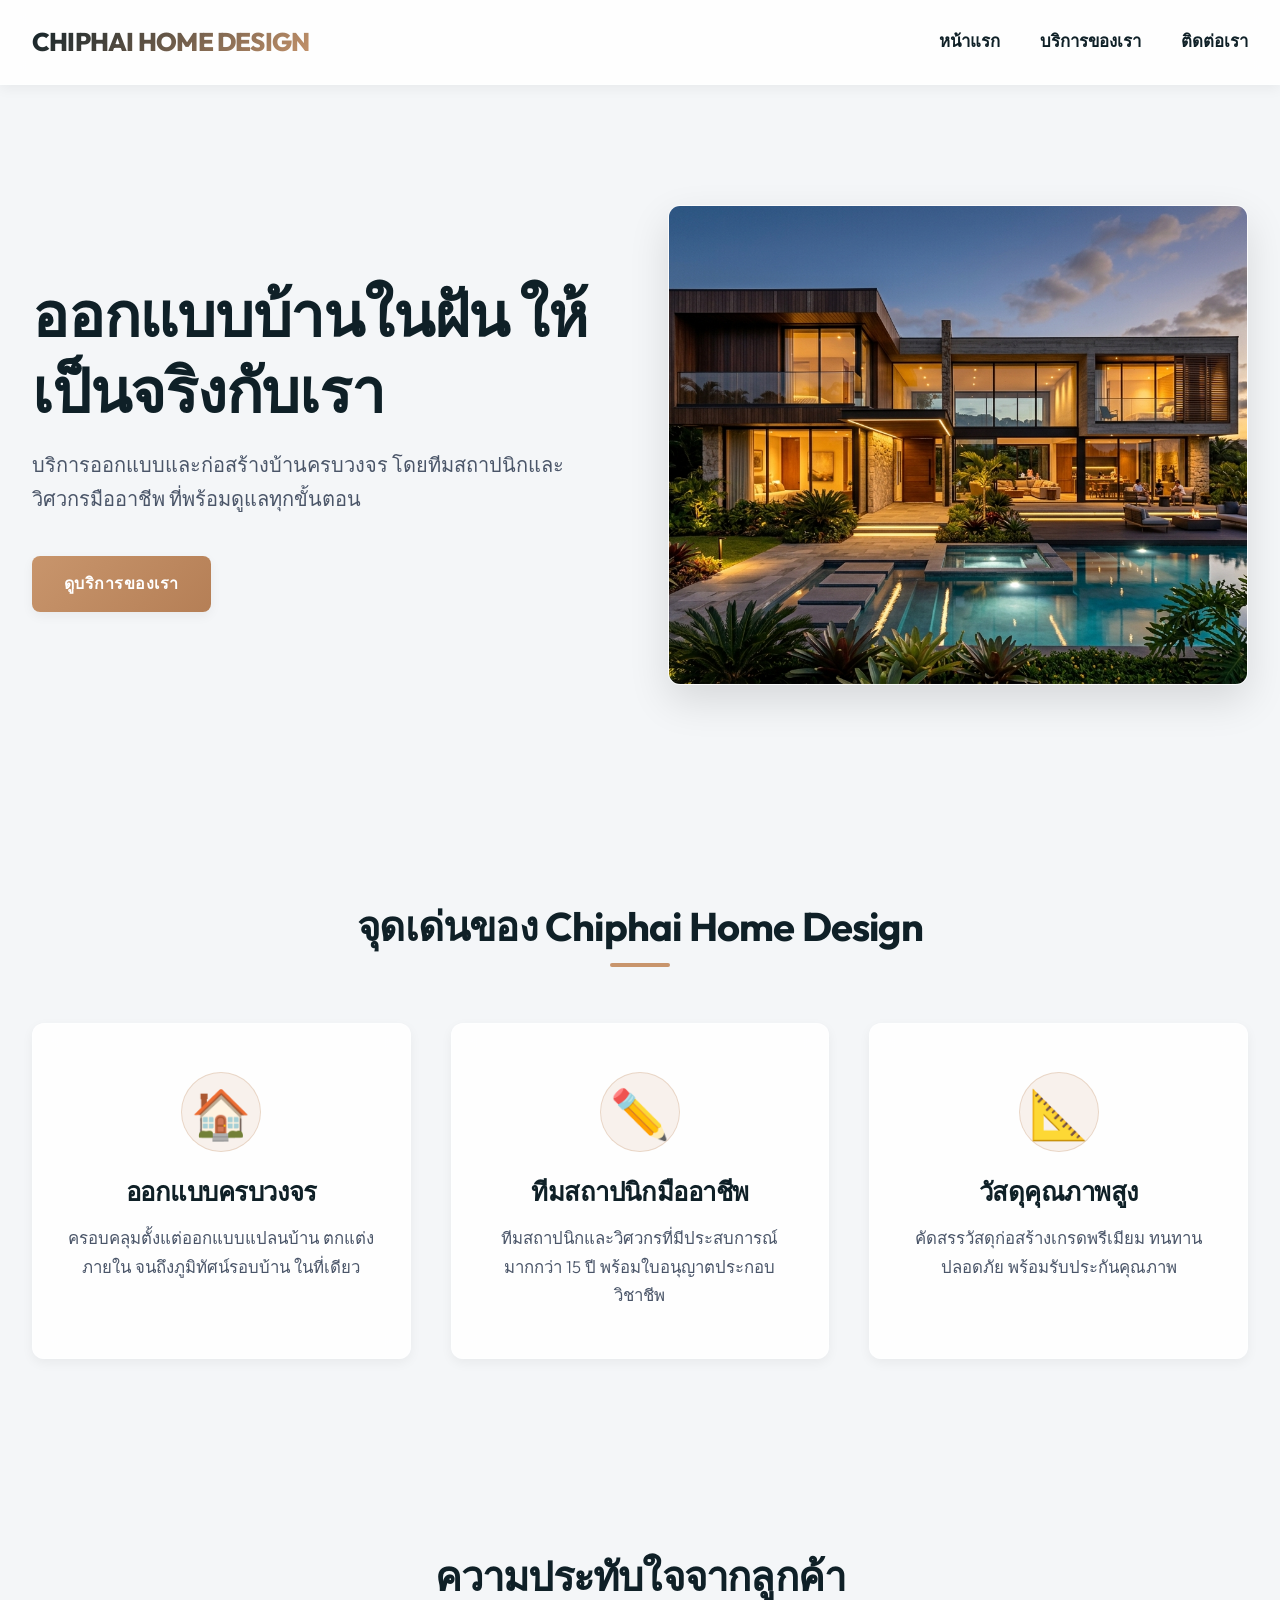
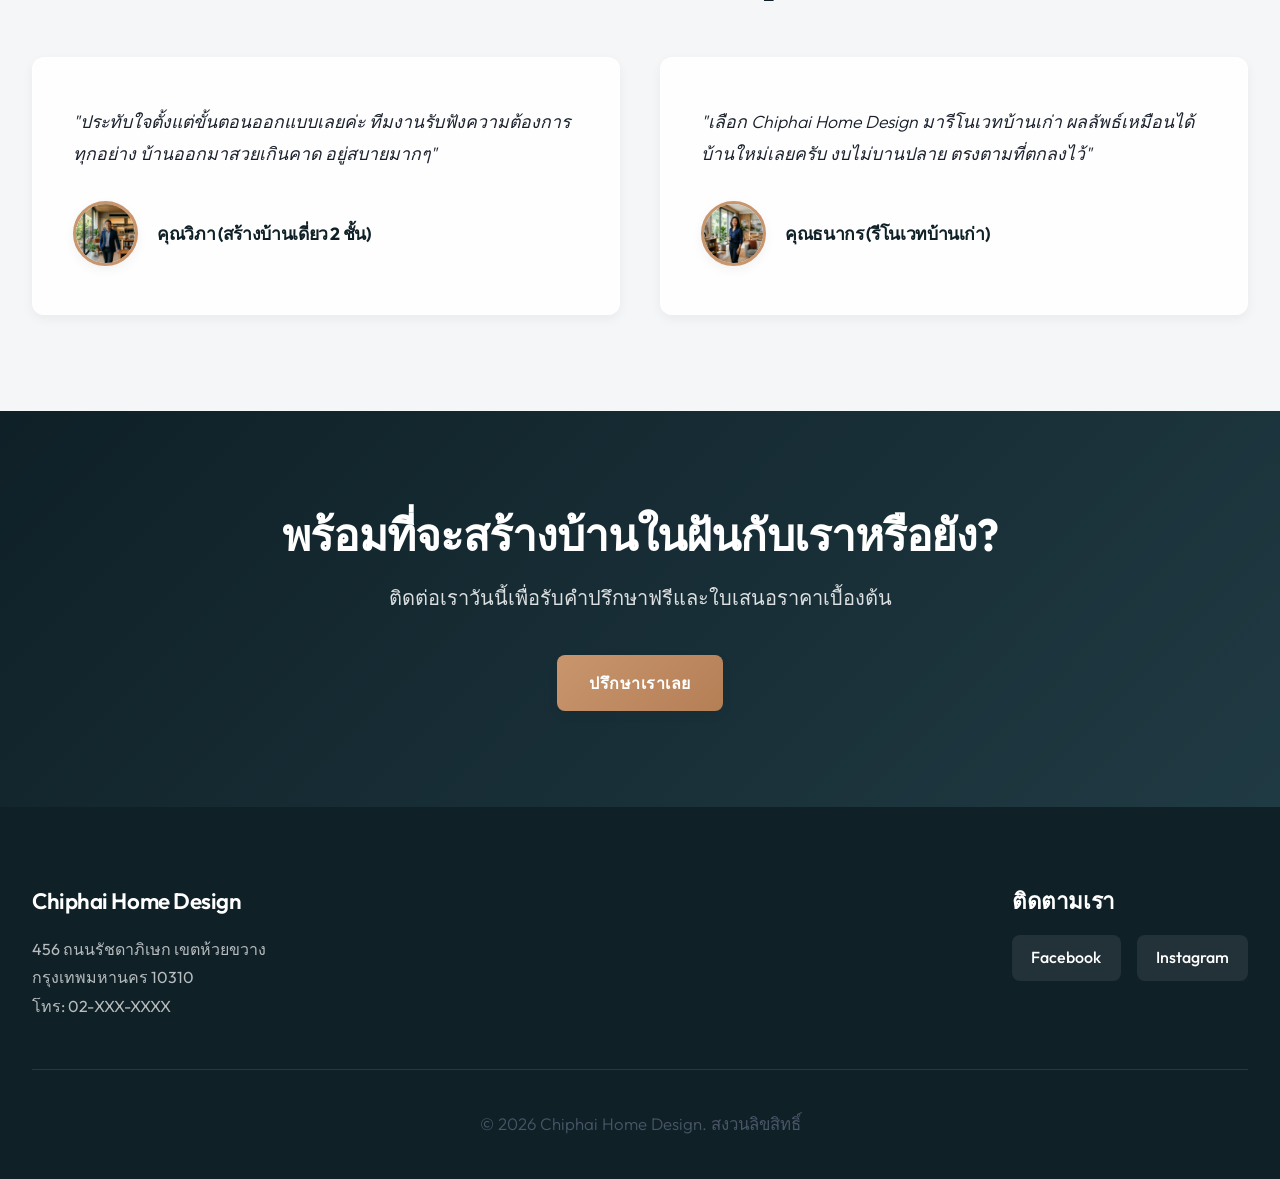
==== index.html @ 51594060 "Initialize project1 with premium home design theme" ====
<!DOCTYPE html>
<html lang="th">
<head>
    <meta charset="UTF-8">
    <meta name="viewport" content="width=device-width, initial-scale=1.0">
    <title>Chiphai Home Design | หน้าแรก</title>
    <meta name="description" content="บริษัทออกแบบบ้านและก่อสร้างครบวงจร ด้วยทีมสถาปนิกมืออาชีพ สร้างบ้านในฝันให้เป็นจริง">
    <link rel="preconnect" href="https://fonts.googleapis.com">
    <link rel="preconnect" href="https://fonts.gstatic.com" crossorigin>
    <link href="https://fonts.googleapis.com/css2?family=Outfit:wght@300;400;500;600;700;800&display=swap" rel="stylesheet">
    <link rel="stylesheet" href="css/style.css">
</head>
<body>
    <!-- Navbar -->
    <header>
        <nav class="navbar">
            <div class="logo"><a href="index.html">Chiphai Home Design</a></div>
            <ul class="nav-links">
                <li><a href="index.html">หน้าแรก</a></li>
                <li><a href="menu.html">บริการของเรา</a></li>
                <li><a href="contact.html">ติดต่อเรา</a></li>
            </ul>
        </nav>
    </header>

    <main>
        <!-- Hero Section -->
        <section class="hero">
            <div class="hero-content">
                <h1>ออกแบบบ้านในฝัน ให้เป็นจริงกับเรา</h1>
                <p>บริการออกแบบและก่อสร้างบ้านครบวงจร โดยทีมสถาปนิกและวิศวกรมืออาชีพ ที่พร้อมดูแลทุกขั้นตอน</p>
                <a href="menu.html" class="btn btn-primary">ดูบริการของเรา</a>
            </div>
            <div class="hero-image">
                <img src="images/hero_house.jpg" alt="ผลงานการออกแบบและก่อสร้างบ้านหรูสไตล์โมเดิร์น">
            </div>
        </section>

        <!-- Features Section -->
        <section class="features">
            <h2>จุดเด่นของ Chiphai Home Design</h2>
            <div class="features-grid">
                <article class="feature-card">
                    <div class="feature-icon">🏠</div>
                    <h3>ออกแบบครบวงจร</h3>
                    <p>ครอบคลุมตั้งแต่ออกแบบแปลนบ้าน ตกแต่งภายใน จนถึงภูมิทัศน์รอบบ้าน ในที่เดียว</p>
                </article>
                <article class="feature-card">
                    <div class="feature-icon">✏️</div>
                    <h3>ทีมสถาปนิกมืออาชีพ</h3>
                    <p>ทีมสถาปนิกและวิศวกรที่มีประสบการณ์มากกว่า 15 ปี พร้อมใบอนุญาตประกอบวิชาชีพ</p>
                </article>
                <article class="feature-card">
                    <div class="feature-icon">📐</div>
                    <h3>วัสดุคุณภาพสูง</h3>
                    <p>คัดสรรวัสดุก่อสร้างเกรดพรีเมียม ทนทาน ปลอดภัย พร้อมรับประกันคุณภาพ</p>
                </article>
            </div>
        </section>

        <!-- Testimonials Section -->
        <section class="testimonials">
            <h2>ความประทับใจจากลูกค้า</h2>
            <div class="testimonials-grid">
                <article class="testimonial-card">
                    <p class="testimonial-text">"ประทับใจตั้งแต่ขั้นตอนออกแบบเลยค่ะ ทีมงานรับฟังความต้องการทุกอย่าง บ้านออกมาสวยเกินคาด อยู่สบายมากๆ"</p>
                    <div class="testimonial-author">
                        <img src="images/testimonial_1.jpg" alt="ภาพโปรไฟล์คุณวิภา ลูกค้าผู้ใช้บริการออกแบบบ้านเดี่ยว 2 ชั้น">
                        <h4>คุณวิภา (สร้างบ้านเดี่ยว 2 ชั้น)</h4>
                    </div>
                </article>
                <article class="testimonial-card">
                    <p class="testimonial-text">"เลือก Chiphai Home Design มารีโนเวทบ้านเก่า ผลลัพธ์เหมือนได้บ้านใหม่เลยครับ งบไม่บานปลาย ตรงตามที่ตกลงไว้"</p>
                    <div class="testimonial-author">
                        <img src="images/testimonial_2.jpg" alt="ภาพโปรไฟล์คุณธนากร ลูกค้าผู้ใช้บริการรีโนเวทบ้านเก่า">
                        <h4>คุณธนากร (รีโนเวทบ้านเก่า)</h4>
                    </div>
                </article>
            </div>
        </section>

        <!-- CTA Section -->
        <section class="cta-section">
            <h2>พร้อมที่จะสร้างบ้านในฝันกับเราหรือยัง?</h2>
            <p>ติดต่อเราวันนี้เพื่อรับคำปรึกษาฟรีและใบเสนอราคาเบื้องต้น</p>
            <a href="contact.html" class="btn btn-primary">ปรึกษาเราเลย</a>
        </section>
    </main>

    <!-- Footer -->
    <footer>
        <div class="footer-content">
            <section class="footer-section">
                <h3>Chiphai Home Design</h3>
                <address>
                    456 ถนนรัชดาภิเษก เขตห้วยขวาง<br>กรุงเทพมหานคร 10310<br>
                    โทร: 02-XXX-XXXX
                </address>
            </section>
            <section class="footer-section">
                <h3>ติดตามเรา</h3>
                <div class="social-links">
                    <a href="#">Facebook</a>
                    <a href="#">Instagram</a>
                </div>
            </section>
        </div>
        <div class="footer-bottom">
            <p>&copy; 2026 Chiphai Home Design. สงวนลิขสิทธิ์</p>
        </div>
    </footer>
</body>
</html>
---- css/style.css ----
@import url('https://fonts.googleapis.com/css2?family=Outfit:wght@300;400;500;600;700;800&display=swap');

/* ==========================================
   1. CSS VARIABLES (:root)
   ========================================== */
:root {
  /* Main Architectural Color Palette */
  --primary-color: #0F2027;     /* Deep Architectural Navy/Slate */
  --secondary-color: #C8956C;   /* Warm Copper / Bronze accent */
  --accent-color: #203A43;      /* Metallic Teal/Slate */
  --bg-light: #F4F6F8;
  --bg-glass: rgba(255, 255, 255, 0.85);
  --text-dark: #1A202C;
  --text-muted: #4A5568;
  --white: #FFFFFF;
  
  /* Elevation & Shadows */
  --shadow-sm: 0 4px 12px rgba(0, 0, 0, 0.05);
  --shadow-md: 0 8px 24px rgba(0, 0, 0, 0.08);
  --shadow-lg: 0 16px 40px rgba(0, 0, 0, 0.12);
  
  /* Transitions */
  --transition-normal: 0.3s cubic-bezier(0.4, 0, 0.2, 1);
  
  /* Typography & Layout */
  --font-primary: 'Outfit', sans-serif;
  --radius-sm: 8px;
  --radius-md: 12px;
  --radius-lg: 20px;
}

/* ==========================================
   2. GLOBAL RESET & BASE TYPOGRAPHY
   ========================================== */
*, *::before, *::after {
  margin: 0;
  padding: 0;
  box-sizing: border-box;
}

html {
  scroll-behavior: smooth;
  font-size: 16px;
}

body {
  font-family: var(--font-primary);
  font-weight: 400;
  color: var(--text-dark);
  background-color: var(--bg-light);
  line-height: 1.7;
  overflow-x: hidden;
  -webkit-font-smoothing: antialiased;
  -moz-osx-font-smoothing: grayscale;
}

h1, h2, h3, h4, h5, h6 {
  font-family: var(--font-primary);
  color: var(--primary-color);
  line-height: 1.25;
  letter-spacing: -0.02em;
}

h1 {
  font-size: clamp(2.2rem, 5vw, 3.8rem);
  font-weight: 800;
  margin-bottom: 1.2rem;
}

h2 {
  font-size: clamp(1.8rem, 4vw, 2.75rem);
  font-weight: 700;
  margin-bottom: 1.5rem;
}

h3 {
  font-size: clamp(1.25rem, 2.5vw, 1.6rem);
  font-weight: 600;
  margin-bottom: 0.8rem;
}

h4 {
  font-size: 1.1rem;
  font-weight: 600;
}

p {
  color: var(--text-muted);
  font-size: 1.05rem;
  font-weight: 300;
  line-height: 1.7;
}

a {
  text-decoration: none;
  color: inherit;
  transition: all var(--transition-normal);
}

a:hover {
  color: var(--secondary-color);
}

ul {
  list-style: none;
}

img {
  max-width: 100%;
  height: auto;
  display: block;
}

main {
  animation: fadeIn 0.8s ease-out;
}

/* ==========================================
   3. BUTTONS & MICRO-INTERACTIONS
   ========================================== */
.btn {
  display: inline-flex;
  align-items: center;
  justify-content: center;
  padding: 0.9rem 2rem;
  border-radius: var(--radius-sm);
  font-family: var(--font-primary);
  font-size: 1rem;
  font-weight: 600;
  letter-spacing: 0.03em;
  text-transform: uppercase;
  text-align: center;
  cursor: pointer;
  border: none;
  transition: all var(--transition-normal);
  position: relative;
  overflow: hidden;
  z-index: 1;
}

.btn-primary {
  background: linear-gradient(135deg, var(--secondary-color) 0%, #B57F56 100%);
  color: var(--white);
  box-shadow: var(--shadow-sm);
}

.btn-primary:hover {
  transform: translateY(-3px) scale(1.02);
  box-shadow: var(--shadow-md);
  background: linear-gradient(135deg, #B57F56 0%, var(--secondary-color) 100%);
  color: var(--white);
}

.btn-primary:active {
  transform: translateY(-1px) scale(1);
}

/* ==========================================
   4. HEADER & NAVBAR (FLEXBOX & GLASSMORPHISM)
   ========================================== */
header {
  position: sticky;
  top: 0;
  z-index: 1000;
  background: var(--bg-glass);
  backdrop-filter: blur(12px);
  -webkit-backdrop-filter: blur(12px);
  border-bottom: 1px solid rgba(255, 255, 255, 0.4);
  box-shadow: var(--shadow-sm);
  transition: all var(--transition-normal);
}

.navbar {
  display: flex;
  justify-content: space-between;
  align-items: center;
  max-width: 1280px;
  margin: 0 auto;
  padding: 1.25rem 2rem;
}

.logo a {
  display: inline-block;
  font-size: 1.6rem;
  font-weight: 800;
  color: var(--primary-color);
  letter-spacing: -0.03em;
  text-transform: uppercase;
  background: linear-gradient(135deg, var(--primary-color), var(--secondary-color));
  -webkit-background-clip: text;
  -webkit-text-fill-color: transparent;
  transition: transform var(--transition-normal), opacity var(--transition-normal);
}

.logo a:hover {
  transform: scale(1.03);
  opacity: 0.85;
}

.nav-links {
  display: flex;
  align-items: center;
  gap: 2.5rem;
}

.nav-links a {
  font-weight: 600;
  font-size: 1.05rem;
  color: var(--primary-color);
  position: relative;
  padding: 0.4rem 0;
  transition: color var(--transition-normal);
}

/* Nav Link Hover Underline Micro-interaction */
.nav-links a::after {
  content: '';
  position: absolute;
  bottom: 0;
  left: 0;
  width: 0%;
  height: 2px;
  background-color: var(--secondary-color);
  transition: width var(--transition-normal);
  border-radius: 2px;
}

.nav-links a:hover {
  color: var(--secondary-color);
}

.nav-links a:hover::after {
  width: 100%;
}

/* ==========================================
   5. HERO SECTION (FLEXBOX, GRADIENT & ENTRANCE ANIMATION)
   ========================================== */
.hero {
  display: flex;
  align-items: center;
  justify-content: space-between;
  max-width: 1280px;
  margin: 0 auto;
  padding: 5rem 2rem;
  min-height: 80vh;
  gap: 3.5rem;
  position: relative;
}

.hero-content {
  flex: 1;
  animation: heroEntrance 0.9s cubic-bezier(0.16, 1, 0.3, 1) forwards;
}

.hero-content h1 {
  color: var(--primary-color);
  position: relative;
}

.hero-content p {
  font-size: 1.25rem;
  margin-bottom: 2.5rem;
  max-width: 540px;
  color: var(--text-muted);
}

.hero-image {
  flex: 1;
  position: relative;
  animation: fadeIn 1.2s ease-out;
}

.hero-image img {
  width: 100%;
  height: 480px;
  object-fit: cover;
  border-radius: var(--radius-md);
  box-shadow: var(--shadow-lg);
  transition: transform var(--transition-normal);
  border: 1px solid rgba(255, 255, 255, 0.6);
}

.hero-image img:hover {
  transform: scale(1.02);
}

/* ==========================================
   6. FEATURES SECTION (CSS GRID & GLASSMORPHISM)
   ========================================== */
.features {
  background-color: var(--bg-light);
  padding: 6rem 2rem;
  text-align: center;
  position: relative;
}

.features h2 {
  font-size: 2.5rem;
  margin-bottom: 3.5rem;
  position: relative;
  display: inline-block;
}

.features h2::after {
  content: '';
  display: block;
  width: 60px;
  height: 4px;
  background: var(--secondary-color);
  margin: 0.8rem auto 0;
  border-radius: 2px;
}

.features-grid {
  display: grid;
  grid-template-columns: repeat(auto-fit, minmax(300px, 1fr));
  gap: 2.5rem;
  max-width: 1280px;
  margin: 0 auto;
}

.feature-card {
  background: var(--bg-glass);
  backdrop-filter: blur(12px);
  -webkit-backdrop-filter: blur(12px);
  border: 1px solid rgba(255, 255, 255, 0.4);
  padding: 3rem 2rem;
  border-radius: var(--radius-md);
  box-shadow: var(--shadow-sm);
  transition: transform var(--transition-normal), box-shadow var(--transition-normal);
  text-align: center;
}

.feature-card:hover {
  transform: translateY(-8px);
  box-shadow: var(--shadow-lg);
  animation: cardLift 0.4s ease forwards;
}

.feature-icon {
  font-size: 3rem;
  margin-bottom: 1.5rem;
  display: inline-block;
  background: rgba(200, 149, 108, 0.12);
  width: 80px;
  height: 80px;
  line-height: 80px;
  border-radius: 50%;
  border: 1px solid rgba(200, 149, 108, 0.3);
}

.feature-card h3 {
  margin-bottom: 1rem;
  color: var(--primary-color);
}

/* ==========================================
   7. TESTIMONIALS SECTION (CSS GRID & FLEXBOX)
   ========================================== */
.testimonials {
  padding: 6rem 2rem;
  max-width: 1280px;
  margin: 0 auto;
  text-align: center;
}

.testimonials h2 {
  font-size: 2.5rem;
  margin-bottom: 3.5rem;
}

.testimonials-grid {
  display: grid;
  grid-template-columns: repeat(auto-fit, minmax(380px, 1fr));
  gap: 2.5rem;
}

.testimonial-card {
  background: var(--bg-glass);
  backdrop-filter: blur(12px);
  -webkit-backdrop-filter: blur(12px);
  border: 1px solid rgba(255, 255, 255, 0.4);
  padding: 3rem 2.5rem;
  border-radius: var(--radius-md);
  box-shadow: var(--shadow-sm);
  position: relative;
  transition: transform var(--transition-normal), box-shadow var(--transition-normal);
  text-align: left;
}

.testimonial-card:hover {
  transform: translateY(-8px);
  box-shadow: var(--shadow-lg);
}

.testimonial-text {
  font-style: italic;
  font-size: 1.1rem;
  color: var(--text-dark);
  margin-bottom: 2rem;
  line-height: 1.8;
  position: relative;
}

.testimonial-author {
  display: flex;
  align-items: center;
  gap: 1.2rem;
}

.testimonial-author img {
  width: 65px;
  height: 65px;
  border-radius: 50%;
  object-fit: cover;
  border: 3px solid var(--secondary-color);
  box-shadow: var(--shadow-sm);
}

.testimonial-author h4 {
  color: var(--primary-color);
  font-weight: 700;
  font-size: 1.1rem;
}

/* ==========================================
   8. CTA SECTION (GRADIENT BACKGROUND)
   ========================================== */
.cta-section {
  background: linear-gradient(135deg, var(--primary-color) 0%, var(--accent-color) 100%);
  color: var(--white);
  text-align: center;
  padding: 6rem 2rem;
  position: relative;
  overflow: hidden;
}

.cta-section h2 {
  color: var(--white);
  font-size: 2.75rem;
  margin-bottom: 1.2rem;
}

.cta-section p {
  color: rgba(255, 255, 255, 0.85);
  margin-bottom: 2.5rem;
  font-size: 1.25rem;
  max-width: 650px;
  margin-left: auto;
  margin-right: auto;
}

/* ==========================================
   9. PAGE HEADER & PRODUCT GRID (MENU PAGE)
   ========================================== */
.page-header {
  background: linear-gradient(135deg, var(--primary-color) 0%, var(--accent-color) 100%);
  color: var(--white);
  text-align: center;
  padding: 5rem 2rem;
}

.page-header h1 {
  color: var(--white);
  font-size: 3rem;
  margin-bottom: 1rem;
}

.page-header p {
  color: rgba(255, 255, 255, 0.85);
  font-size: 1.2rem;
}

.products {
  padding: 5rem 2rem 6rem;
  max-width: 1280px;
  margin: 0 auto;
}

.product-grid {
  display: grid;
  grid-template-columns: repeat(3, 1fr);
  gap: 2.5rem;
}

.product-card {
  background: var(--bg-glass);
  backdrop-filter: blur(12px);
  -webkit-backdrop-filter: blur(12px);
  border: 1px solid rgba(255, 255, 255, 0.4);
  border-radius: var(--radius-md);
  overflow: hidden;
  box-shadow: var(--shadow-sm);
  transition: transform var(--transition-normal), box-shadow var(--transition-normal);
  display: flex;
  flex-direction: column;
}

.product-card:hover {
  transform: translateY(-8px);
  box-shadow: var(--shadow-lg);
}

.product-image {
  width: 100%;
  height: 260px;
  object-fit: cover;
  transition: transform var(--transition-normal);
}

.product-card:hover .product-image {
  transform: scale(1.08);
}

.product-info {
  padding: 2rem;
  display: flex;
  flex-direction: column;
  flex-grow: 1;
}

.product-info h3 {
  color: var(--primary-color);
  font-size: 1.4rem;
  margin-bottom: 0.8rem;
}

.product-info p {
  font-size: 1rem;
  flex-grow: 1;
  margin-bottom: 1.5rem;
}

.product-price {
  color: var(--secondary-color);
  font-size: 1.35rem;
  font-weight: 700;
  letter-spacing: -0.01em;
}

/* ==========================================
   10. PROMOTION BANNER (GRADIENT BACKGROUND)
   ========================================== */
.promotion-banner {
  background: linear-gradient(135deg, var(--secondary-color) 0%, #A87B56 100%);
  color: var(--white);
  text-align: center;
  padding: 4rem 2rem;
  margin: 4rem 0 2rem;
  box-shadow: var(--shadow-md);
}

.promotion-banner h2 {
  color: var(--white);
  font-size: 2.25rem;
  margin-bottom: 0.8rem;
}

.promotion-banner p {
  color: rgba(255, 255, 255, 0.95);
  font-size: 1.25rem;
}

/* ==========================================
   11. CONTACT SECTION (CONTACT GRID & GLASSMORPHISM)
   ========================================== */
.contact-container {
  display: grid;
  grid-template-columns: 1fr 1fr;
  gap: 4rem;
  max-width: 1280px;
  margin: 5rem auto;
  padding: 0 2rem;
}

.contact-info, .contact-form-section {
  background: var(--bg-glass);
  backdrop-filter: blur(12px);
  -webkit-backdrop-filter: blur(12px);
  border: 1px solid rgba(255, 255, 255, 0.4);
  padding: 3rem;
  border-radius: var(--radius-md);
  box-shadow: var(--shadow-sm);
}

.contact-info h2, .contact-form-section h2 {
  font-size: 2rem;
  margin-bottom: 2rem;
  color: var(--primary-color);
  border-bottom: 2px solid rgba(200, 149, 108, 0.3);
  padding-bottom: 0.8rem;
}

.info-item {
  margin-bottom: 2rem;
}

.info-item h3 {
  font-size: 1.25rem;
  margin-bottom: 0.5rem;
  color: var(--accent-color);
}

.info-item p, .info-item address {
  font-style: normal;
  color: var(--text-muted);
  line-height: 1.6;
}

.contact-form {
  display: flex;
  flex-direction: column;
  gap: 1.5rem;
}

.form-group {
  display: flex;
  flex-direction: column;
  gap: 0.5rem;
}

.form-group label {
  font-weight: 600;
  color: var(--primary-color);
}

.form-group input, .form-group textarea {
  padding: 1rem 1.2rem;
  border: 1px solid rgba(0, 0, 0, 0.12);
  border-radius: var(--radius-sm);
  font-family: var(--font-primary);
  font-size: 1rem;
  background: var(--white);
  transition: all var(--transition-normal);
}

.form-group textarea {
  resize: vertical;
  min-height: 160px;
}

.form-group input:focus, .form-group textarea:focus {
  outline: none;
  border-color: var(--secondary-color);
  box-shadow: 0 0 0 4px rgba(200, 149, 108, 0.15);
}

/* Map Section */
.map-section {
  width: 100%;
  height: 450px;
  margin-bottom: -1rem;
  overflow: hidden;
}

.map-section iframe {
  width: 100%;
  height: 100%;
  border: 0;
}

/* ==========================================
   12. FOOTER (FLEXBOX & SOCIAL LINKS)
   ========================================== */
footer {
  background-color: var(--primary-color);
  color: var(--white);
  padding: 5rem 2rem 2.5rem;
}

.footer-content {
  display: flex;
  justify-content: space-between;
  flex-wrap: wrap;
  gap: 3rem;
  max-width: 1280px;
  margin: 0 auto;
  border-bottom: 1px solid rgba(255, 255, 255, 0.1);
  padding-bottom: 3rem;
}

.footer-section h3 {
  color: var(--white);
  font-size: 1.4rem;
  margin-bottom: 1.2rem;
}

.footer-section address {
  font-style: normal;
  color: rgba(255, 255, 255, 0.7);
  line-height: 1.8;
}

.social-links {
  display: flex;
  gap: 1rem;
  margin-top: 1rem;
}

.social-links a {
  background: rgba(255, 255, 255, 0.08);
  color: var(--white);
  padding: 0.6rem 1.2rem;
  border-radius: var(--radius-sm);
  font-weight: 500;
  transition: all var(--transition-normal);
}

.social-links a:hover {
  background: var(--secondary-color);
  transform: translateY(-3px);
}

.footer-bottom {
  text-align: center;
  padding-top: 2.5rem;
  color: rgba(255, 255, 255, 0.5);
  font-size: 0.95rem;
}

/* ==========================================
   13. SERVICE DETAIL OVERLAY (CSS :target)
   ========================================== */

/* Card hover interactions */
.product-card:hover .product-image {
  transform: scale(1.06);
}

.product-card:hover h3 {
  color: var(--secondary-color);
}

/* Detail button inside cards */
.btn-detail {
  align-self: flex-start;
  padding: 0.6rem 1.4rem;
  font-size: 0.9rem;
  font-weight: 600;
  text-transform: uppercase;
  letter-spacing: 0.05em;
  background: transparent;
  color: var(--secondary-color);
  border: 2px solid var(--secondary-color);
  border-radius: var(--radius-sm);
  margin-top: auto; /* Push to the bottom of the card info area */
  transition: all var(--transition-normal);
}

.btn-detail:hover {
  background: var(--secondary-color);
  color: var(--white) !important; /* override global anchor color */
  transform: translateY(-2px);
  box-shadow: var(--shadow-sm);
}

/* Overlay (hidden by default) */
.service-detail-overlay {
  position: fixed;
  top: 0;
  left: 0;
  width: 100%;
  height: 100%;
  background: rgba(15, 32, 39, 0.75);
  backdrop-filter: blur(6px);
  -webkit-backdrop-filter: blur(6px);
  z-index: 2000;
  display: flex;
  align-items: center;
  justify-content: center;
  padding: 2rem;
  opacity: 0;
  visibility: hidden;
  transition: opacity 0.4s ease, visibility 0.4s ease;
}

/* Show overlay when :target is active */
.service-detail-overlay:target {
  opacity: 1;
  visibility: visible;
}

.service-detail-overlay:target .service-detail-card {
  transform: translateY(0) scale(1);
  opacity: 1;
}

/* Detail card */
.service-detail-card {
  background: var(--white);
  border-radius: var(--radius-lg);
  max-width: 720px;
  width: 100%;
  max-height: 90vh;
  overflow-y: auto;
  box-shadow: var(--shadow-lg);
  position: relative;
  transform: translateY(30px) scale(0.95);
  opacity: 0;
  transition: transform 0.4s cubic-bezier(0.16, 1, 0.3, 1), opacity 0.4s ease;
}

/* Close button */
.detail-close {
  position: absolute;
  top: 1rem;
  right: 1.2rem;
  width: 44px;
  height: 44px;
  display: flex;
  align-items: center;
  justify-content: center;
  font-size: 1.4rem;
  font-weight: 700;
  color: var(--white);
  background: rgba(0, 0, 0, 0.45);
  border-radius: 50%;
  z-index: 10;
  transition: all var(--transition-normal);
  text-decoration: none;
  line-height: 1;
}

.detail-close:hover {
  background: rgba(0, 0, 0, 0.7);
  transform: rotate(90deg) scale(1.1);
  color: var(--white);
}

/* Detail hero image */
.detail-hero {
  width: 100%;
  overflow: hidden;
  border-radius: var(--radius-lg) var(--radius-lg) 0 0;
}

.detail-hero img {
  width: 100%;
  height: 320px;
  object-fit: cover;
  display: block;
}

/* Detail body content */
.detail-body {
  padding: 2.5rem;
}

.detail-body h2 {
  font-size: 2rem;
  color: var(--primary-color);
  margin-bottom: 0.5rem;
}

.detail-body h3 {
  font-size: 1.3rem;
  color: var(--accent-color);
  margin-top: 2rem;
  margin-bottom: 1rem;
  padding-bottom: 0.5rem;
  border-bottom: 2px solid rgba(200, 149, 108, 0.25);
}

.detail-price {
  font-size: 1.5rem;
  font-weight: 700;
  color: var(--secondary-color);
  margin-bottom: 1.5rem;
}

.detail-body > p {
  font-size: 1.1rem;
  line-height: 1.8;
  color: var(--text-muted);
}

/* Feature list */
.detail-features {
  list-style: none;
  padding: 0;
  margin: 0 0 2rem 0;
  display: flex;
  flex-direction: column;
  gap: 0.8rem;
}

.detail-features li {
  font-size: 1.05rem;
  color: var(--text-dark);
  padding: 0.7rem 1rem;
  background: var(--bg-light);
  border-radius: var(--radius-sm);
  border-left: 3px solid var(--secondary-color);
  transition: transform var(--transition-normal);
}

.detail-features li:hover {
  transform: translateX(5px);
}

/* ==========================================
   14. KEYFRAME ANIMATIONS
   ========================================== */
@keyframes heroEntrance {
  from {
    opacity: 0;
    transform: translateY(30px);
  }
  to {
    opacity: 1;
    transform: translateY(0);
  }
}

@keyframes fadeIn {
  from {
    opacity: 0;
  }
  to {
    opacity: 1;
  }
}

@keyframes cardLift {
  0% {
    transform: translateY(0);
  }
  50% {
    transform: translateY(-10px);
  }
  100% {
    transform: translateY(-8px);
  }
}

/* ==========================================
   14. RESPONSIVE DESIGN (@media queries)
   ========================================== */

/* Breakpoint 1200px+ / Desktop */
@media (min-width: 1200px) {
  .product-grid {
    grid-template-columns: repeat(3, 1fr);
  }

  .contact-container {
    grid-template-columns: 1fr 1fr;
    padding-left: 2rem;
    padding-right: 2rem;
  }
}

/* Breakpoint 768px - 992px / Tablet */
@media (max-width: 992px) {
  .hero {
    flex-direction: column;
    text-align: center;
    padding: 4rem 2rem;
  }

  .hero-content {
    padding-right: 0;
    margin-bottom: 2rem;
  }

  .hero-content p {
    margin-left: auto;
    margin-right: auto;
  }

  .product-grid {
    grid-template-columns: repeat(2, 1fr);
  }

  .contact-container {
    grid-template-columns: 1fr;
    gap: 2.5rem;
  }
}

/* Breakpoint 375px / Mobile (max-width: 576px) */
@media (max-width: 576px) {
  .navbar {
    flex-direction: column;
    gap: 1.2rem;
    padding: 1rem;
  }

  .nav-links {
    gap: 1.2rem;
  }

  .product-grid {
    grid-template-columns: 1fr;
  }

  .testimonials-grid {
    grid-template-columns: 1fr;
  }

  .footer-content {
    flex-direction: column;
    text-align: center;
  }

  .social-links {
    justify-content: center;
  }

  .hero-image img {
    height: 320px;
  }

  .contact-info, .contact-form-section {
    padding: 2rem 1.5rem;
  }

  .features h2, .testimonials h2, .cta-section h2, .page-header h1 {
    font-size: 2rem;
  }

  /* Service Detail Overlay - Mobile */
  .service-detail-overlay {
    padding: 1rem;
    align-items: flex-start;
    padding-top: 2rem;
  }

  .service-detail-card {
    max-height: 85vh;
  }

  .detail-hero img {
    height: 200px;
  }

  .detail-body {
    padding: 1.5rem;
  }

  .detail-body h2 {
    font-size: 1.5rem;
  }

  .detail-price {
    font-size: 1.25rem;
  }
}
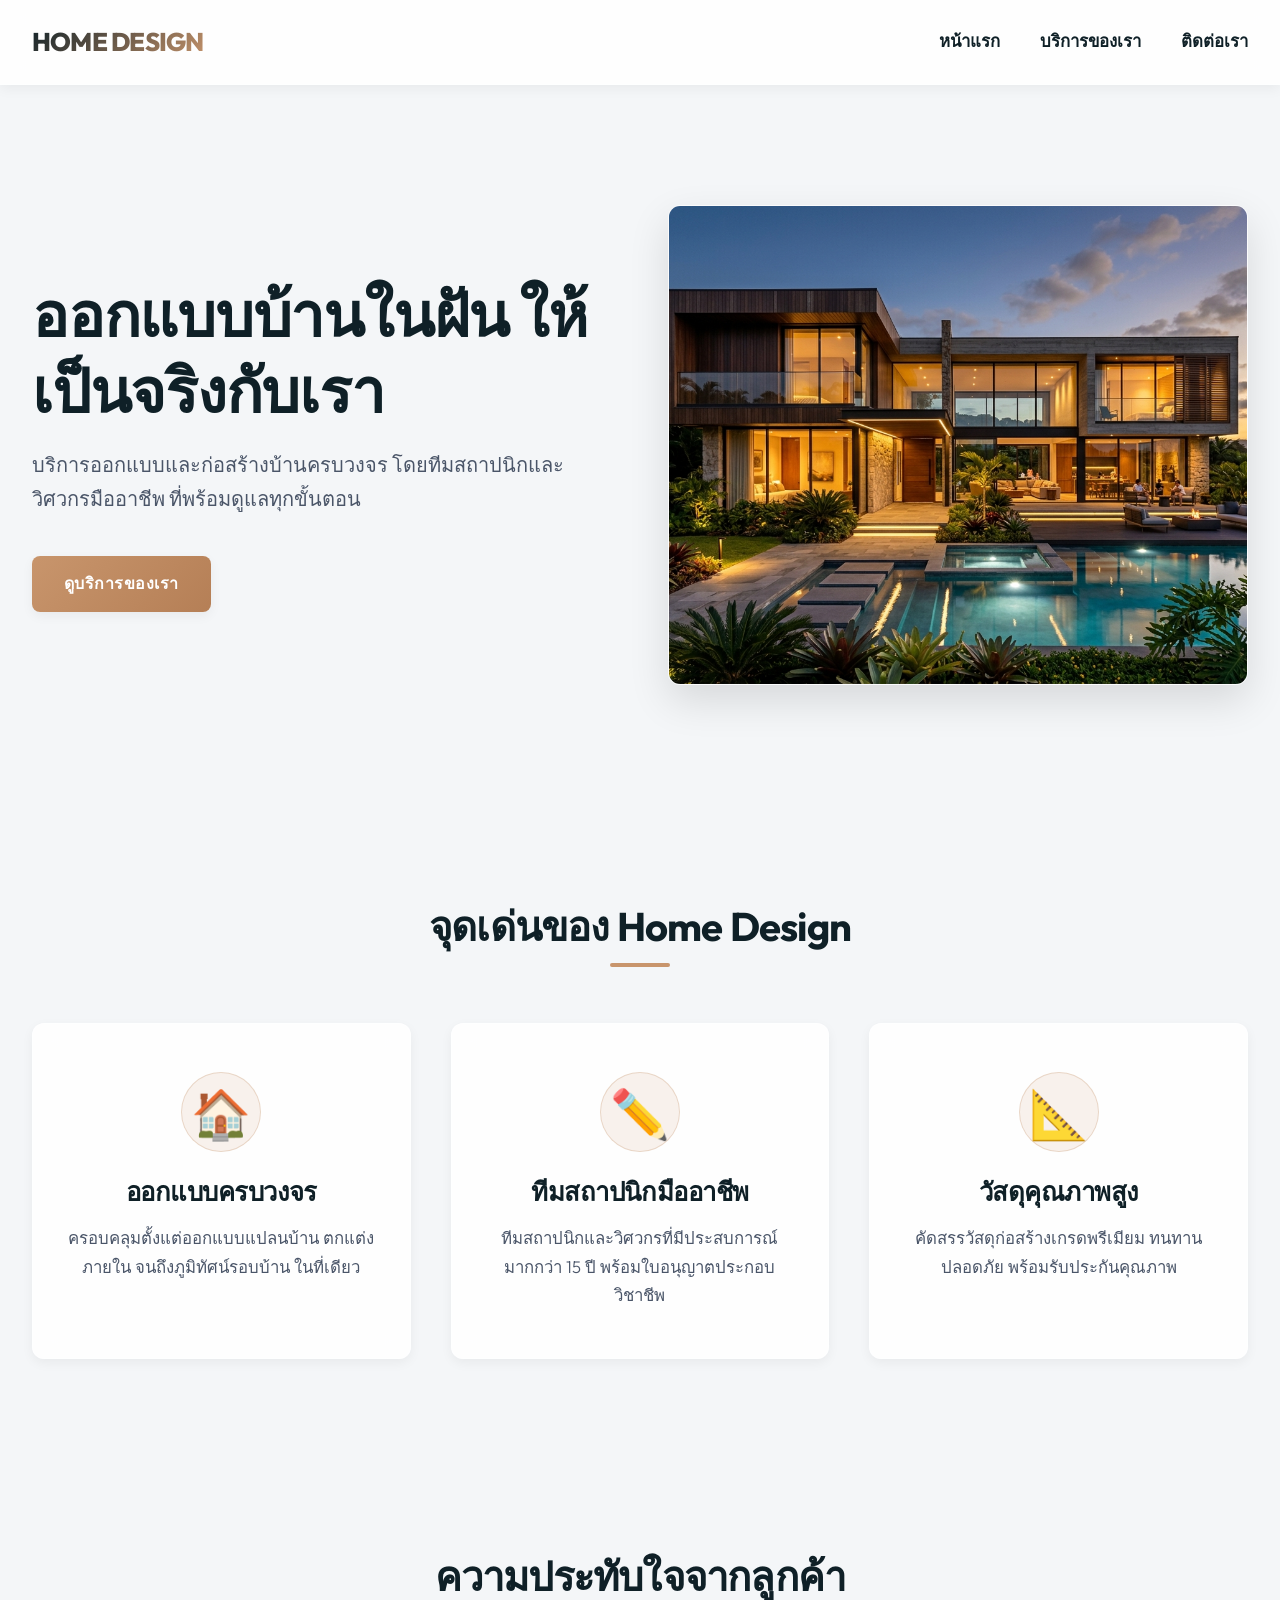
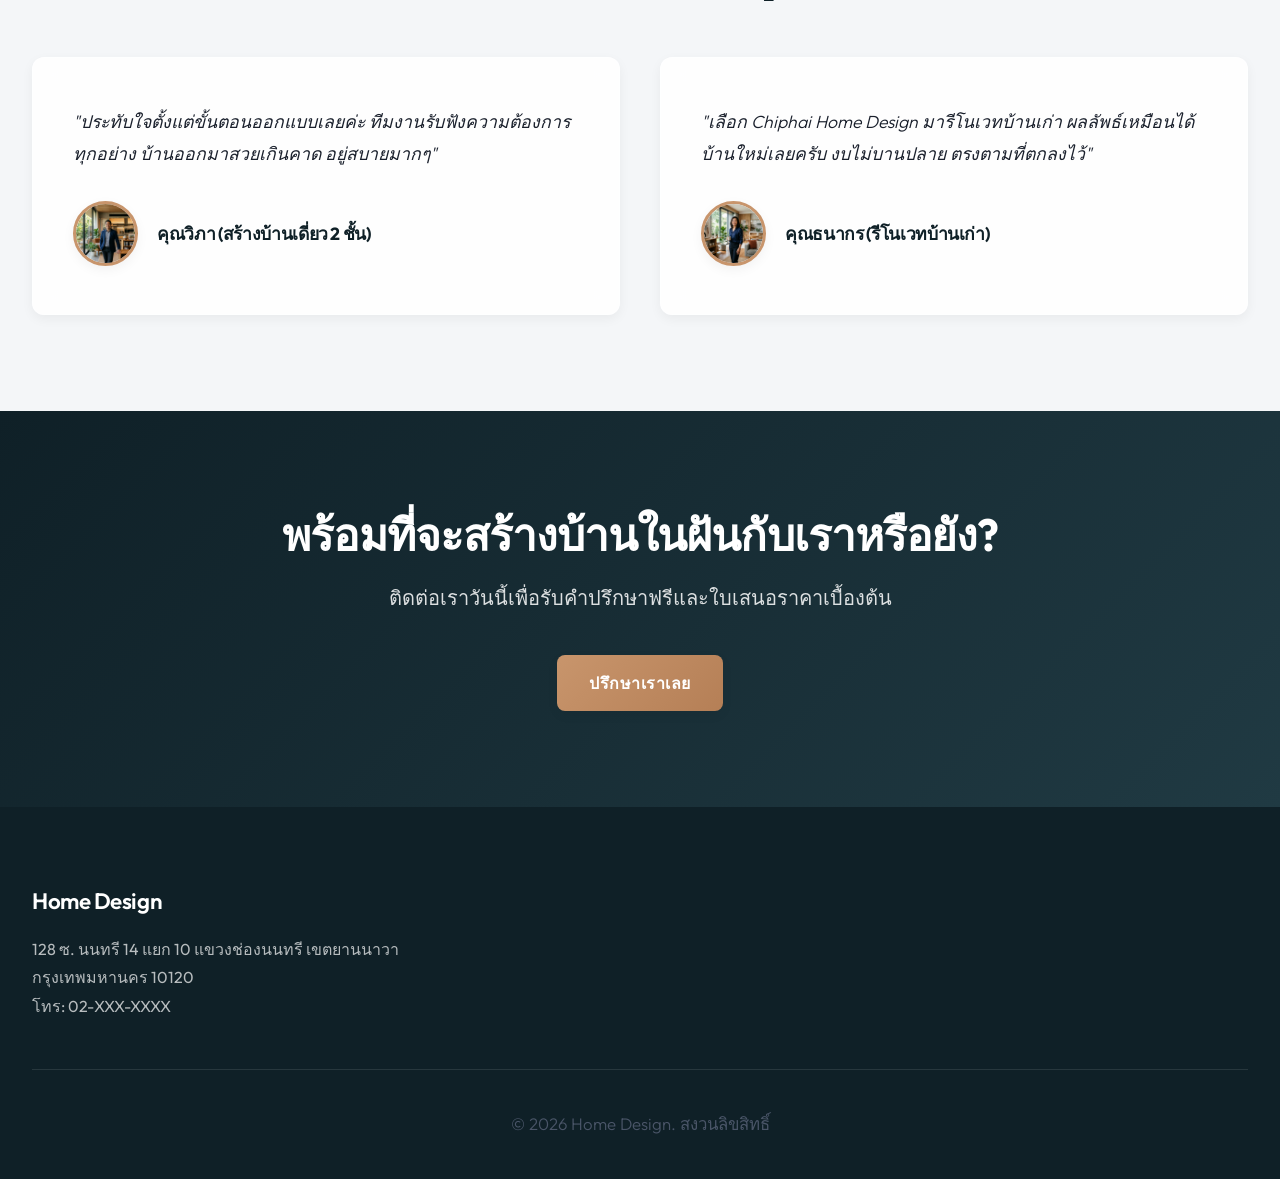
==== commit 5da49beb: "Update title and footer text to remove 'Chiphai'" ====
--- a/index.html
+++ b/index.html
@@ -3,7 +3,7 @@
 <head>
     <meta charset="UTF-8">
     <meta name="viewport" content="width=device-width, initial-scale=1.0">
-    <title>Chiphai Home Design | หน้าแรก</title>
+    <title> Home Design | หน้าแรก</title>
     <meta name="description" content="บริษัทออกแบบบ้านและก่อสร้างครบวงจร ด้วยทีมสถาปนิกมืออาชีพ สร้างบ้านในฝันให้เป็นจริง">
     <link rel="preconnect" href="https://fonts.googleapis.com">
     <link rel="preconnect" href="https://fonts.gstatic.com" crossorigin>
@@ -14,7 +14,7 @@
     <!-- Navbar -->
     <header>
         <nav class="navbar">
-            <div class="logo"><a href="index.html">Chiphai Home Design</a></div>
+            <div class="logo"><a href="index.html"> Home Design</a></div>
             <ul class="nav-links">
                 <li><a href="index.html">หน้าแรก</a></li>
                 <li><a href="menu.html">บริการของเรา</a></li>
@@ -38,7 +38,7 @@
 
         <!-- Features Section -->
         <section class="features">
-            <h2>จุดเด่นของ Chiphai Home Design</h2>
+            <h2>จุดเด่นของ  Home Design</h2>
             <div class="features-grid">
                 <article class="feature-card">
                     <div class="feature-icon">🏠</div>
@@ -91,22 +91,17 @@
     <footer>
         <div class="footer-content">
             <section class="footer-section">
-                <h3>Chiphai Home Design</h3>
+                <h3> Home Design</h3>
                 <address>
-                    456 ถนนรัชดาภิเษก เขตห้วยขวาง<br>กรุงเทพมหานคร 10310<br>
+                    128 ซ. นนทรี 14 แยก 10 แขวงช่องนนทรี เขตยานนาวา<br> กรุงเทพมหานคร 10120<br>
                     โทร: 02-XXX-XXXX
                 </address>
             </section>
             <section class="footer-section">
-                <h3>ติดตามเรา</h3>
-                <div class="social-links">
-                    <a href="#">Facebook</a>
-                    <a href="#">Instagram</a>
-                </div>
             </section>
         </div>
         <div class="footer-bottom">
-            <p>&copy; 2026 Chiphai Home Design. สงวนลิขสิทธิ์</p>
+            <p>&copy; 2026  Home Design. สงวนลิขสิทธิ์</p>
         </div>
     </footer>
 </body>
